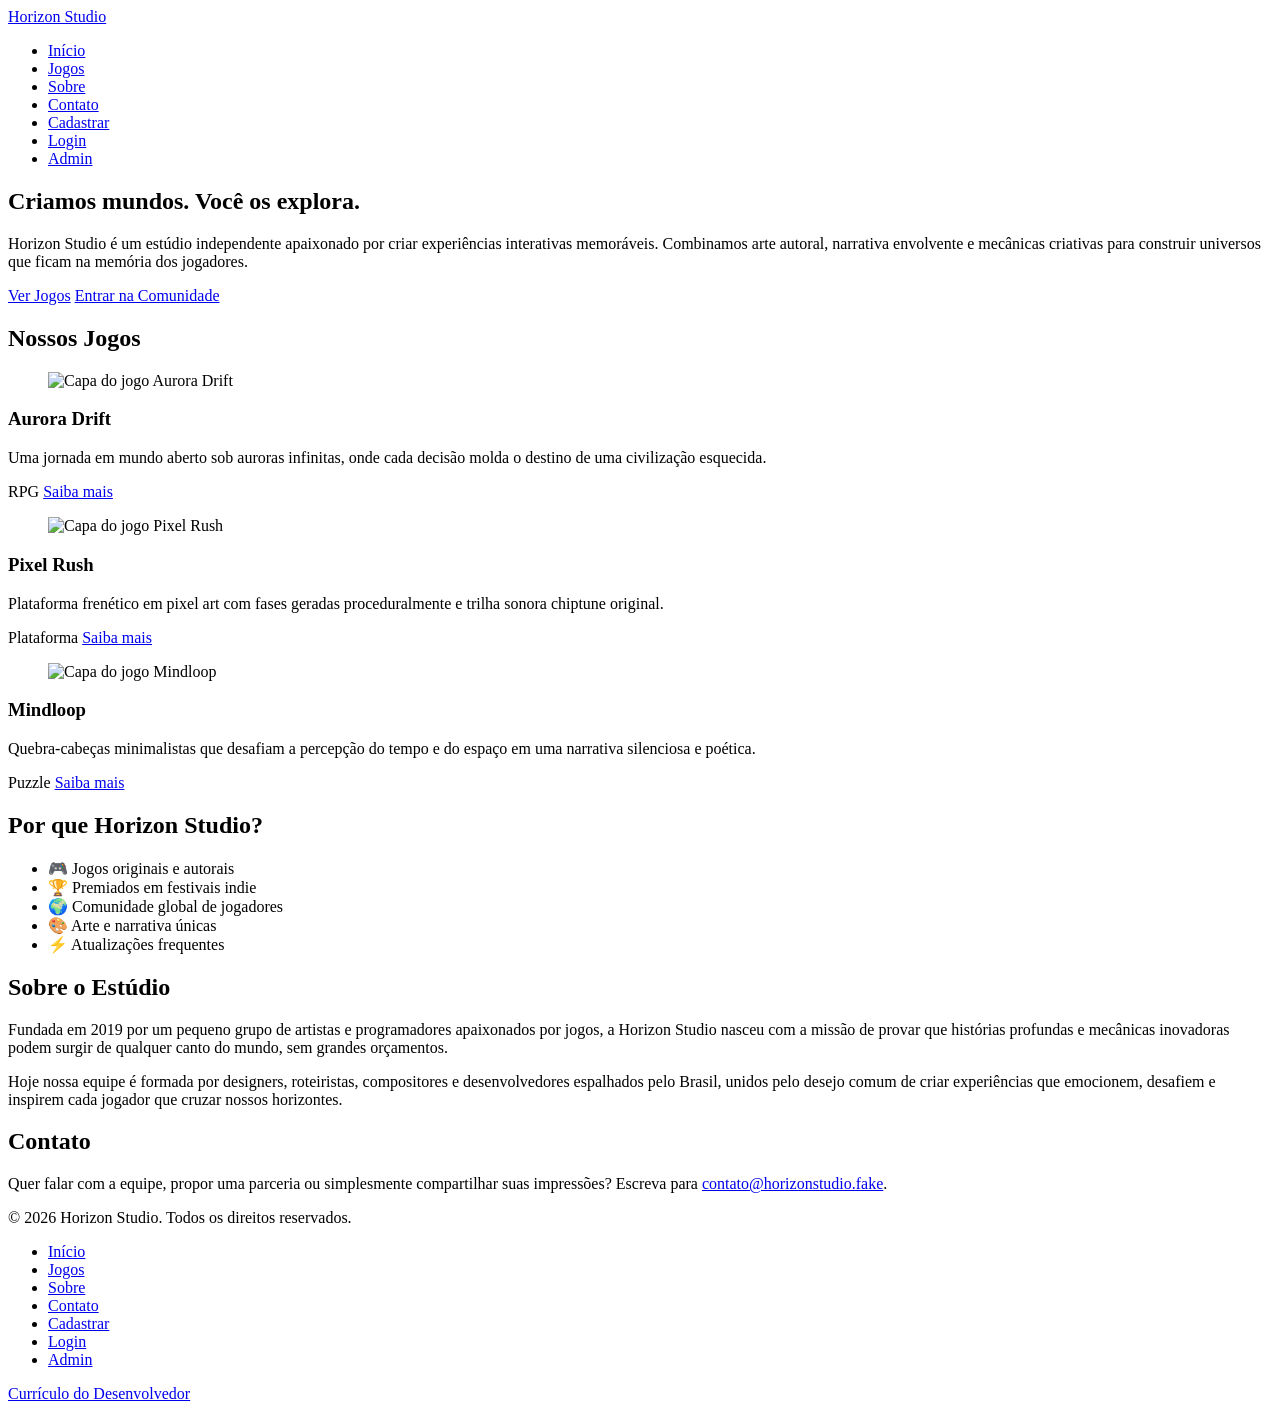
==== Dev-Web-Suf/index.html @ 78306d1a "init exam suf web" ====
<!DOCTYPE html>
<html lang="pt-BR">
<head>
  <meta charset="UTF-8">
  <meta name="viewport" content="width=device-width, initial-scale=1.0">
  <meta name="description" content="Horizon Studio — estúdio indie de desenvolvimento de jogos. Criamos mundos, você os explora.">
  <title>Horizon Studio — Estúdio Indie de Jogos</title>
  <link rel="stylesheet" href="style.css">
</head>
<body>
  <header class="cabecalho">
    <a href="index.html" class="logo">Horizon Studio</a>
    <nav class="menu-principal" aria-label="Navegação principal">
      <ul>
        <li><a href="index.html" class="active">Início</a></li>
        <li><a href="#jogos">Jogos</a></li>
        <li><a href="#sobre">Sobre</a></li>
        <li><a href="#contato">Contato</a></li>
        <li><a href="cadastro.html">Cadastrar</a></li>
        <li><a href="login.html">Login</a></li>
        <li><a href="admin.html">Admin</a></li>
      </ul>
    </nav>
  </header>

  <main>
    <section id="hero" class="secao-hero">
      <h1>Criamos mundos. Você os explora.</h1>
      <p>
        Horizon Studio é um estúdio independente apaixonado por criar
        experiências interativas memoráveis. Combinamos arte autoral,
        narrativa envolvente e mecânicas criativas para construir
        universos que ficam na memória dos jogadores.
      </p>
      <div class="acoes-hero">
        <a href="#jogos" class="botao botao-primario">Ver Jogos</a>
        <a href="cadastro.html" class="botao botao-secundario">Entrar na Comunidade</a>
      </div>
    </section>

    <section id="jogos" class="secao-jogos">
      <h2>Nossos Jogos</h2>
      <div class="lista-jogos">
        <article class="card-jogo">
          <figure>
            <img src="https://via.placeholder.com/320x180" alt="Capa do jogo Aurora Drift">
          </figure>
          <h3>Aurora Drift</h3>
          <p>
            Uma jornada em mundo aberto sob auroras infinitas, onde cada
            decisão molda o destino de uma civilização esquecida.
          </p>
          <span class="genero-jogo">RPG</span>
          <a href="#" class="link-saiba-mais">Saiba mais</a>
        </article>

        <article class="card-jogo">
          <figure>
            <img src="https://via.placeholder.com/320x180" alt="Capa do jogo Pixel Rush">
          </figure>
          <h3>Pixel Rush</h3>
          <p>
            Plataforma frenético em pixel art com fases geradas
            proceduralmente e trilha sonora chiptune original.
          </p>
          <span class="genero-jogo">Plataforma</span>
          <a href="#" class="link-saiba-mais">Saiba mais</a>
        </article>

        <article class="card-jogo">
          <figure>
            <img src="https://via.placeholder.com/320x180" alt="Capa do jogo Mindloop">
          </figure>
          <h3>Mindloop</h3>
          <p>
            Quebra-cabeças minimalistas que desafiam a percepção do
            tempo e do espaço em uma narrativa silenciosa e poética.
          </p>
          <span class="genero-jogo">Puzzle</span>
          <a href="#" class="link-saiba-mais">Saiba mais</a>
        </article>
      </div>
    </section>

    <section id="destaques" class="secao-destaques">
      <h2>Por que Horizon Studio?</h2>
      <ul class="lista-destaques">
        <li>🎮 Jogos originais e autorais</li>
        <li>🏆 Premiados em festivais indie</li>
        <li>🌍 Comunidade global de jogadores</li>
        <li>🎨 Arte e narrativa únicas</li>
        <li>⚡ Atualizações frequentes</li>
      </ul>
    </section>

    <section id="sobre" class="secao-sobre">
      <h2>Sobre o Estúdio</h2>
      <p>
        Fundada em 2019 por um pequeno grupo de artistas e programadores
        apaixonados por jogos, a Horizon Studio nasceu com a missão de
        provar que histórias profundas e mecânicas inovadoras podem
        surgir de qualquer canto do mundo, sem grandes orçamentos.
      </p>
      <p>
        Hoje nossa equipe é formada por designers, roteiristas,
        compositores e desenvolvedores espalhados pelo Brasil, unidos
        pelo desejo comum de criar experiências que emocionem, desafiem
        e inspirem cada jogador que cruzar nossos horizontes.
      </p>
    </section>

    <section id="contato" class="secao-contato">
      <h2>Contato</h2>
      <p>
        Quer falar com a equipe, propor uma parceria ou simplesmente
        compartilhar suas impressões? Escreva para
        <a href="mailto:contato@horizonstudio.fake">contato@horizonstudio.fake</a>.
      </p>
    </section>
  </main>

  <footer class="rodape">
    <p>&copy; 2026 Horizon Studio. Todos os direitos reservados.</p>
    <nav class="menu-rodape" aria-label="Navegação do rodapé">
      <ul>
        <li><a href="index.html">Início</a></li>
        <li><a href="#jogos">Jogos</a></li>
        <li><a href="#sobre">Sobre</a></li>
        <li><a href="#contato">Contato</a></li>
        <li><a href="cadastro.html">Cadastrar</a></li>
        <li><a href="login.html">Login</a></li>
        <li><a href="admin.html">Admin</a></li>
      </ul>
    </nav>
    <a href="#" id="link-curriculo">Currículo do Desenvolvedor</a>
  </footer>
</body>
</html>
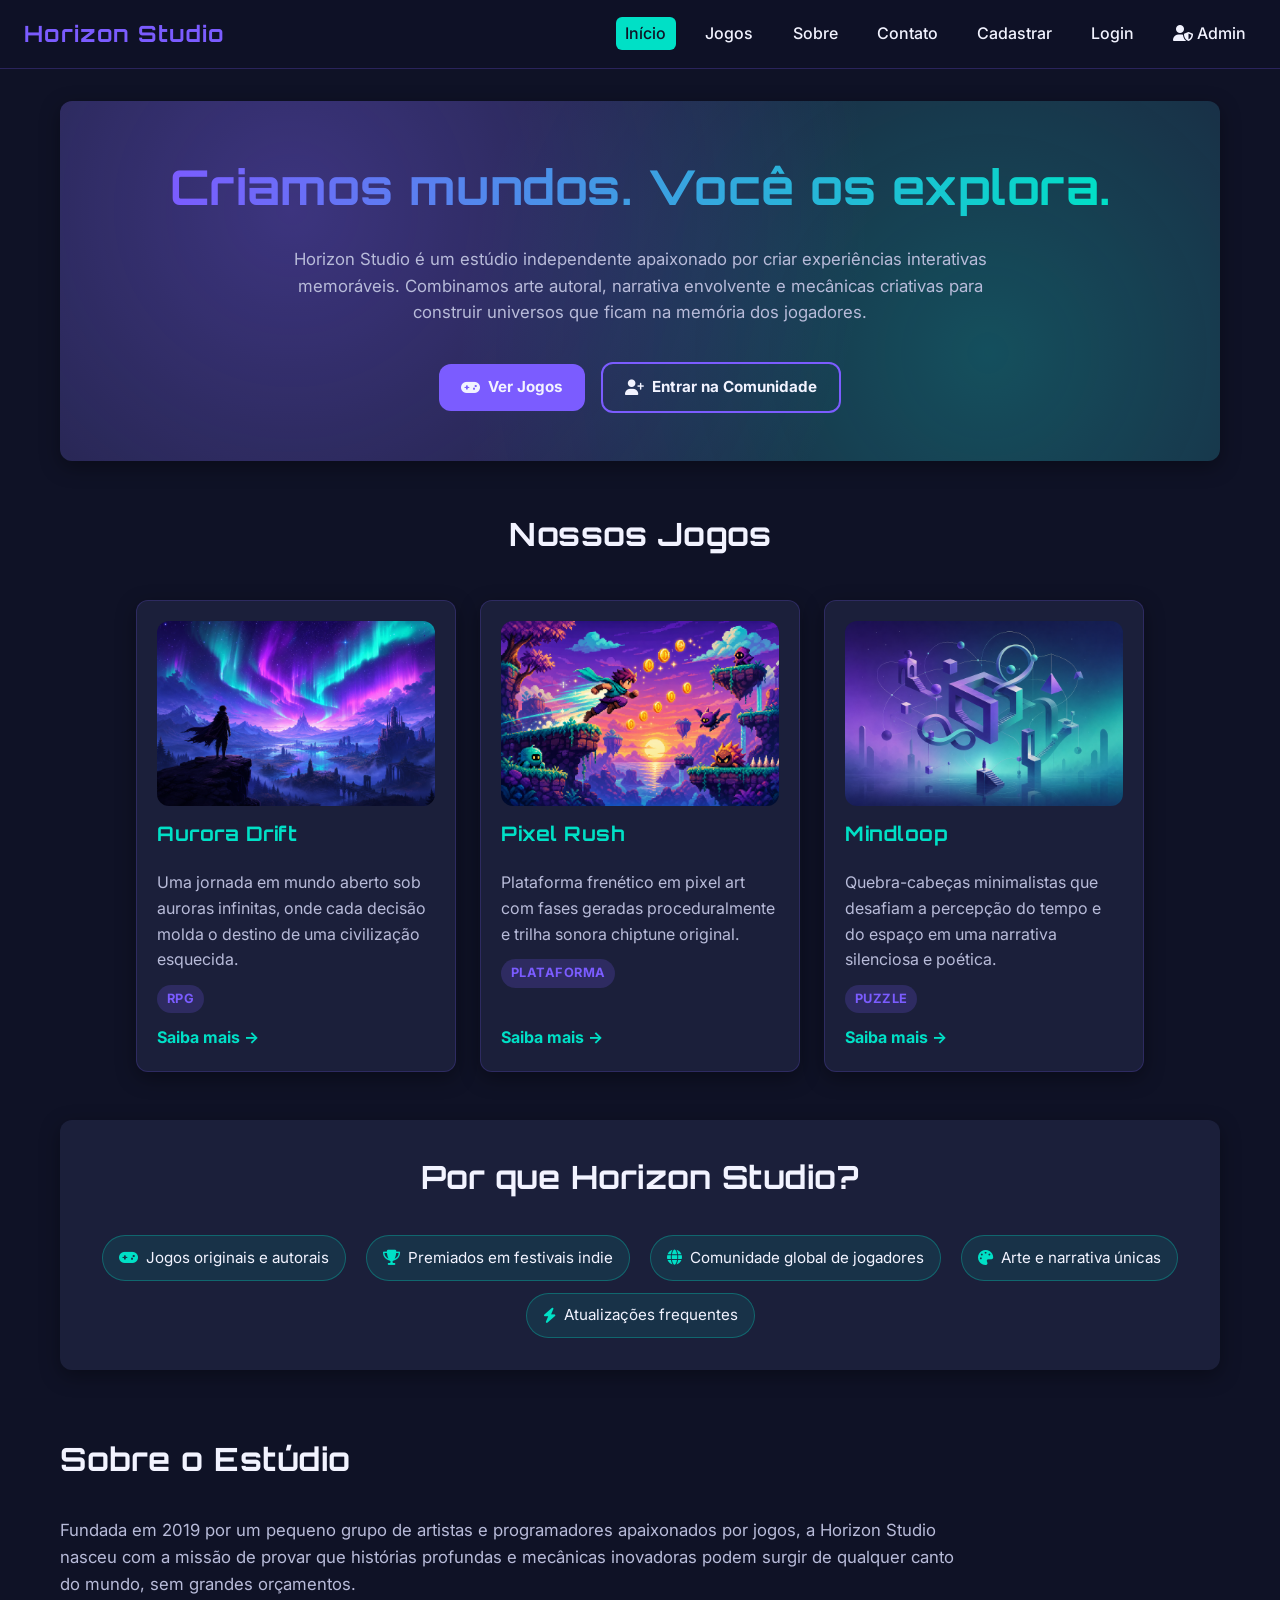
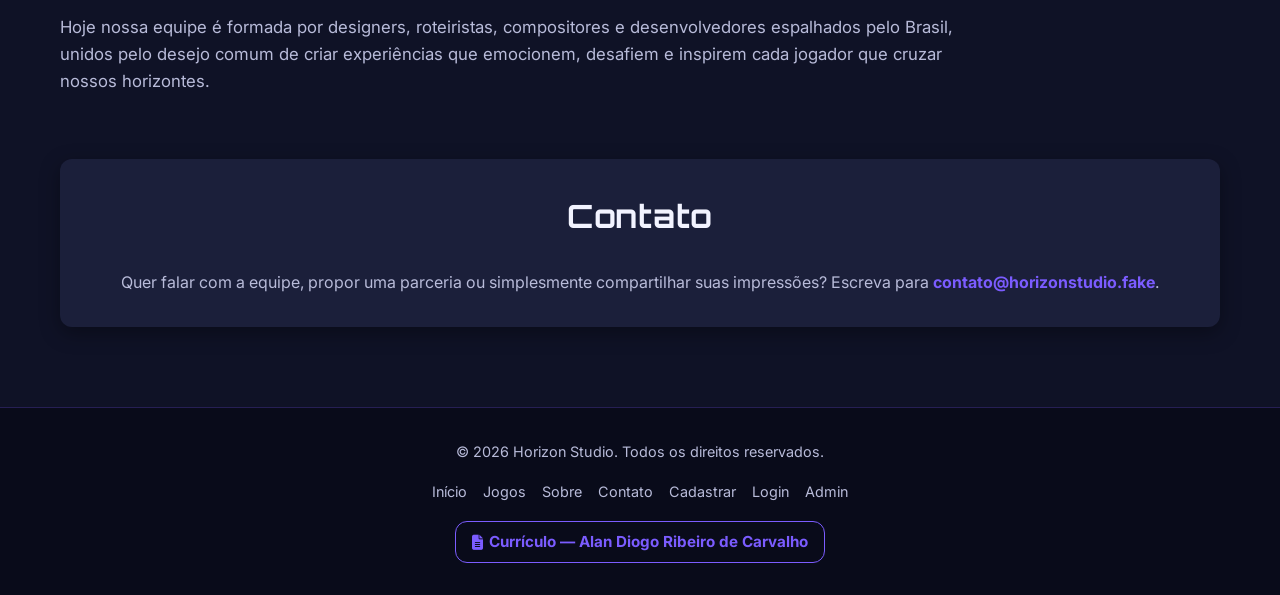
==== commit 9c510851: "readme update" ====
--- a/Dev-Web-Suf/index.html
+++ b/Dev-Web-Suf/index.html
@@ -5,7 +5,11 @@
   <meta name="viewport" content="width=device-width, initial-scale=1.0">
   <meta name="description" content="Horizon Studio — estúdio indie de desenvolvimento de jogos. Criamos mundos, você os explora.">
   <title>Horizon Studio — Estúdio Indie de Jogos</title>
-  <link rel="stylesheet" href="style.css">
+
+  <link rel="stylesheet" href="comum/comum.css">
+  <link rel="stylesheet" href="index/index.css">
+  <link rel="stylesheet"
+        href="https://cdnjs.cloudflare.com/ajax/libs/font-awesome/6.5.2/css/all.min.css">
 </head>
 <body>
   <header class="cabecalho">
@@ -18,7 +22,7 @@
         <li><a href="#contato">Contato</a></li>
         <li><a href="cadastro.html">Cadastrar</a></li>
         <li><a href="login.html">Login</a></li>
-        <li><a href="admin.html">Admin</a></li>
+        <li><a href="admin.html"><i class="fa-solid fa-user-shield"></i> Admin</a></li>
       </ul>
     </nav>
   </header>
@@ -33,8 +37,12 @@
         universos que ficam na memória dos jogadores.
       </p>
       <div class="acoes-hero">
-        <a href="#jogos" class="botao botao-primario">Ver Jogos</a>
-        <a href="cadastro.html" class="botao botao-secundario">Entrar na Comunidade</a>
+        <a href="#jogos" class="botao botao-primario">
+          <i class="fa-solid fa-gamepad"></i> Ver Jogos
+        </a>
+        <a href="cadastro.html" class="botao botao-secundario">
+          <i class="fa-solid fa-user-plus"></i> Entrar na Comunidade
+        </a>
       </div>
     </section>
 
@@ -43,7 +51,7 @@
       <div class="lista-jogos">
         <article class="card-jogo">
           <figure>
-            <img src="https://via.placeholder.com/320x180" alt="Capa do jogo Aurora Drift">
+            <img src="img/aurora.png" alt="Capa do jogo Aurora Drift">
           </figure>
           <h3>Aurora Drift</h3>
           <p>
@@ -56,7 +64,7 @@
 
         <article class="card-jogo">
           <figure>
-            <img src="https://via.placeholder.com/320x180" alt="Capa do jogo Pixel Rush">
+            <img src="img/pixel.png" alt="Capa do jogo Pixel Rush">
           </figure>
           <h3>Pixel Rush</h3>
           <p>
@@ -69,7 +77,7 @@
 
         <article class="card-jogo">
           <figure>
-            <img src="https://via.placeholder.com/320x180" alt="Capa do jogo Mindloop">
+            <img src="img/mindloop.png" alt="Capa do jogo Mindloop">
           </figure>
           <h3>Mindloop</h3>
           <p>
@@ -85,11 +93,11 @@
     <section id="destaques" class="secao-destaques">
       <h2>Por que Horizon Studio?</h2>
       <ul class="lista-destaques">
-        <li>🎮 Jogos originais e autorais</li>
-        <li>🏆 Premiados em festivais indie</li>
-        <li>🌍 Comunidade global de jogadores</li>
-        <li>🎨 Arte e narrativa únicas</li>
-        <li>⚡ Atualizações frequentes</li>
+        <li><i class="fa-solid fa-gamepad"></i> Jogos originais e autorais</li>
+        <li><i class="fa-solid fa-trophy"></i> Premiados em festivais indie</li>
+        <li><i class="fa-solid fa-globe"></i> Comunidade global de jogadores</li>
+        <li><i class="fa-solid fa-palette"></i> Arte e narrativa únicas</li>
+        <li><i class="fa-solid fa-bolt"></i> Atualizações frequentes</li>
       </ul>
     </section>
 
@@ -132,7 +140,14 @@
         <li><a href="admin.html">Admin</a></li>
       </ul>
     </nav>
-    <a href="#" id="link-curriculo">Currículo do Desenvolvedor</a>
+    <a href="Curriculo_AlanDiogoR_PT.pdf"
+       id="link-curriculo"
+       target="_blank"
+       rel="noopener"
+       title="Abrir currículo em PDF (nova aba)">
+      <i class="fa-solid fa-file-lines"></i>
+      Currículo — Alan Diogo Ribeiro de Carvalho
+    </a>
   </footer>
 </body>
 </html>
--- a/Dev-Web-Suf/comum/comum.css
+++ b/Dev-Web-Suf/comum/comum.css
@@ -0,0 +1,283 @@
+/* =========================================================
+   COMUM.CSS — Estilos compartilhados por todas as páginas
+   Horizon Studio
+   ========================================================= */
+
+/* ---------- Fontes do Google (2 famílias) ---------- */
+@import url('https://fonts.googleapis.com/css2?family=Orbitron:wght@500;700&family=Inter:wght@400;500;700&display=swap');
+
+/* ---------- Variáveis (3 cores principais + apoio) ---------- */
+:root {
+  --cor-fundo:        #0f1226;   /* azul-escuro espacial */
+  --cor-superficie:   #1b1f3a;   /* azul-noite p/ cards */
+  --cor-primaria:     #7b5cff;   /* roxo neon            */
+  --cor-secundaria:   #00e0c6;   /* turquesa             */
+  --cor-texto:        #f2f3ff;   /* quase branco         */
+  --cor-texto-suave:  #b8bbd9;   /* cinza-azulado        */
+  --cor-perigo:       #ff5577;   /* vermelho/rosa        */
+
+  --fonte-titulo: 'Orbitron', 'Segoe UI', sans-serif;
+  --fonte-texto:  'Inter', 'Segoe UI', sans-serif;
+
+  --raio:       12px;
+  --sombra:     0 6px 20px rgba(0, 0, 0, 0.35);
+  --transicao:  0.25s ease-in-out;
+}
+
+/* ---------- Reset básico ---------- */
+* {
+  box-sizing: border-box;
+  margin: 0;
+  padding: 0;
+}
+
+html, body {
+  min-height: 100vh;
+}
+
+body {
+  font-family: var(--fonte-texto);
+  color: var(--cor-texto);
+  background: var(--cor-fundo);
+  line-height: 1.6;
+
+  display: flex;
+  flex-direction: column;
+}
+
+/* O <main> ocupa o espaço entre header e footer */
+main {
+  flex: 1;
+  width: 100%;
+  max-width: 1200px;
+  margin: 0 auto;
+  padding: 2rem 1.25rem;
+
+  display: flex;
+  flex-direction: column;
+  gap: 3rem;
+}
+
+/* ---------- Tipografia ---------- */
+h1, h2, h3 {
+  font-family: var(--fonte-titulo);
+  letter-spacing: 0.5px;
+  color: var(--cor-texto);
+}
+
+h1 { font-size: clamp(2rem, 4vw, 3rem); }
+h2 { font-size: clamp(1.5rem, 3vw, 2rem); margin-bottom: 1rem; }
+h3 { font-size: 1.25rem; margin-bottom: 0.5rem; }
+
+p {
+  color: var(--cor-texto-suave);
+}
+
+a {
+  color: var(--cor-secundaria);
+  text-decoration: none;
+  transition: color var(--transicao);
+}
+
+a:hover {
+  color: var(--cor-primaria);
+}
+
+/* ---------- Cabeçalho ---------- */
+.cabecalho {
+  background: rgba(15, 18, 38, 0.95);
+  border-bottom: 1px solid rgba(123, 92, 255, 0.25);
+  padding: 1rem 1.5rem;
+  position: sticky;
+  top: 0;
+  z-index: 10;
+  backdrop-filter: blur(8px);
+
+  display: flex;
+  flex-wrap: wrap;
+  justify-content: space-between;
+  align-items: center;
+  gap: 1rem;
+}
+
+.logo {
+  font-family: var(--fonte-titulo);
+  font-weight: 700;
+  font-size: 1.4rem;
+  color: var(--cor-primaria);
+  letter-spacing: 1px;
+}
+
+.logo:hover {
+  color: var(--cor-secundaria);
+}
+
+/* ---------- Menu de navegação ---------- */
+.menu-principal ul {
+  list-style: none;
+
+  display: flex;
+  flex-wrap: wrap;
+  justify-content: flex-end;
+  align-items: center;
+  gap: 0.5rem 1.25rem;
+}
+
+.menu-principal a {
+  color: var(--cor-texto);
+  font-weight: 500;
+  padding: 0.4rem 0.6rem;
+  border-radius: 6px;
+  transition: background var(--transicao), color var(--transicao);
+}
+
+.menu-principal a:hover {
+  background: rgba(123, 92, 255, 0.15);
+  color: var(--cor-secundaria);
+}
+
+.menu-principal a.active {
+  color: var(--cor-fundo);
+  background: var(--cor-secundaria);
+}
+
+/* ---------- Botões ---------- */
+.botao {
+  display: inline-flex;
+  align-items: center;
+  justify-content: center;
+  gap: 0.5rem;
+
+  font-family: var(--fonte-texto);
+  font-weight: 700;
+  font-size: 0.95rem;
+  padding: 0.7rem 1.4rem;
+  border: none;
+  border-radius: var(--raio);
+  cursor: pointer;
+  text-decoration: none;
+  transition: transform var(--transicao), box-shadow var(--transicao),
+              background var(--transicao), color var(--transicao);
+}
+
+.botao:hover {
+  transform: translateY(-2px);
+  box-shadow: var(--sombra);
+}
+
+.botao-primario {
+  background: var(--cor-primaria);
+  color: var(--cor-texto);
+}
+
+.botao-primario:hover {
+  background: var(--cor-secundaria);
+  color: var(--cor-fundo);
+}
+
+.botao-secundario {
+  background: transparent;
+  color: var(--cor-texto);
+  border: 2px solid var(--cor-primaria);
+}
+
+.botao-secundario:hover {
+  background: var(--cor-primaria);
+  color: var(--cor-texto);
+}
+
+.botao-perigo {
+  background: var(--cor-perigo);
+  color: var(--cor-texto);
+}
+
+.botao-perigo:hover {
+  background: #ff2e57;
+  color: var(--cor-texto);
+}
+
+/* ---------- Rodapé ---------- */
+.rodape {
+  background: #090b1a;
+  border-top: 1px solid rgba(123, 92, 255, 0.25);
+  padding: 2rem 1.5rem;
+  margin-top: 3rem;
+
+  display: flex;
+  flex-direction: column;
+  align-items: center;
+  gap: 1rem;
+  text-align: center;
+}
+
+.rodape p {
+  color: var(--cor-texto-suave);
+  font-size: 0.9rem;
+}
+
+.menu-rodape ul {
+  list-style: none;
+
+  display: flex;
+  flex-wrap: wrap;
+  justify-content: center;
+  align-items: center;
+  gap: 0.5rem 1rem;
+}
+
+.menu-rodape a {
+  color: var(--cor-texto-suave);
+  font-size: 0.9rem;
+}
+
+.menu-rodape a:hover {
+  color: var(--cor-secundaria);
+}
+
+#link-curriculo {
+  display: inline-flex;
+  align-items: center;
+  gap: 0.4rem;
+  color: var(--cor-primaria);
+  font-weight: 700;
+  font-size: 0.95rem;
+  padding: 0.5rem 1rem;
+  border: 1px solid var(--cor-primaria);
+  border-radius: var(--raio);
+  transition: background var(--transicao), color var(--transicao);
+}
+
+#link-curriculo:hover {
+  background: var(--cor-primaria);
+  color: var(--cor-texto);
+}
+
+/* ---------- Utilitário de acessibilidade ---------- */
+.rotulo-visualmente-oculto {
+  position: absolute;
+  width: 1px;
+  height: 1px;
+  padding: 0;
+  margin: -1px;
+  overflow: hidden;
+  clip: rect(0, 0, 0, 0);
+  white-space: nowrap;
+  border: 0;
+}
+
+/* ---------- Responsividade base ---------- */
+@media (max-width: 720px) {
+  .cabecalho {
+    flex-direction: column;
+    align-items: center;
+  }
+
+  .menu-principal ul {
+    justify-content: center;
+  }
+
+  main {
+    padding: 1.5rem 1rem;
+    gap: 2rem;
+  }
+}
--- a/Dev-Web-Suf/index/index.css
+++ b/Dev-Web-Suf/index/index.css
@@ -0,0 +1,224 @@
+/* =========================================================
+   INDEX.CSS — Estilos exclusivos da página principal
+   ========================================================= */
+
+/* ---------- Seção Hero ---------- */
+.secao-hero {
+  background:
+    radial-gradient(circle at 20% 30%, rgba(123, 92, 255, 0.35), transparent 60%),
+    radial-gradient(circle at 80% 70%, rgba(0, 224, 198, 0.25), transparent 55%),
+    var(--cor-superficie);
+  border-radius: var(--raio);
+  padding: 3rem 2rem;
+  box-shadow: var(--sombra);
+
+  display: flex;
+  flex-direction: column;
+  justify-content: center;
+  align-items: center;
+  text-align: center;
+  gap: 1.25rem;
+}
+
+.secao-hero h1 {
+  background: linear-gradient(90deg, var(--cor-primaria), var(--cor-secundaria));
+  -webkit-background-clip: text;
+  background-clip: text;
+  -webkit-text-fill-color: transparent;
+  color: transparent;
+}
+
+.secao-hero p {
+  max-width: 700px;
+  font-size: 1.05rem;
+}
+
+.acoes-hero {
+  display: flex;
+  flex-wrap: wrap;
+  justify-content: center;
+  align-items: center;
+  gap: 1rem;
+  margin-top: 1rem;
+}
+
+/* ---------- Seção Jogos ---------- */
+.secao-jogos {
+  display: flex;
+  flex-direction: column;
+  align-items: stretch;
+  gap: 1.5rem;
+}
+
+.secao-jogos h2 {
+  text-align: center;
+}
+
+.lista-jogos {
+  display: flex;
+  flex-wrap: wrap;
+  justify-content: center;
+  align-items: stretch;
+  gap: 1.5rem;
+}
+
+.card-jogo {
+  background: var(--cor-superficie);
+  border-radius: var(--raio);
+  padding: 1.25rem;
+  width: 100%;
+  max-width: 320px;
+  box-shadow: var(--sombra);
+  border: 1px solid rgba(123, 92, 255, 0.2);
+
+  display: flex;
+  flex-direction: column;
+  align-items: flex-start;
+  gap: 0.75rem;
+
+  transition: transform var(--transicao), border-color var(--transicao);
+}
+
+.card-jogo:hover {
+  transform: translateY(-4px);
+  border-color: var(--cor-secundaria);
+}
+
+.card-jogo figure {
+  width: 100%;
+  overflow: hidden;
+  border-radius: var(--raio);
+}
+
+.card-jogo img {
+  width: 100%;
+  height: auto;
+  display: block;
+  transition: transform var(--transicao);
+}
+
+.card-jogo:hover img {
+  transform: scale(1.05);
+}
+
+.card-jogo h3 {
+  color: var(--cor-secundaria);
+}
+
+.genero-jogo {
+  display: inline-block;
+  background: rgba(123, 92, 255, 0.2);
+  color: var(--cor-primaria);
+  font-size: 0.8rem;
+  font-weight: 700;
+  padding: 0.25rem 0.6rem;
+  border-radius: 999px;
+  letter-spacing: 0.5px;
+  text-transform: uppercase;
+}
+
+.link-saiba-mais {
+  margin-top: auto;
+  font-weight: 700;
+  color: var(--cor-secundaria);
+}
+
+.link-saiba-mais::after {
+  content: ' →';
+  transition: margin-left var(--transicao);
+}
+
+.link-saiba-mais:hover::after {
+  margin-left: 0.3rem;
+}
+
+/* ---------- Seção Destaques ---------- */
+.secao-destaques {
+  background: var(--cor-superficie);
+  border-radius: var(--raio);
+  padding: 2rem;
+  box-shadow: var(--sombra);
+
+  display: flex;
+  flex-direction: column;
+  align-items: center;
+  gap: 1rem;
+}
+
+.secao-destaques h2 {
+  text-align: center;
+}
+
+.lista-destaques {
+  list-style: none;
+
+  display: flex;
+  flex-wrap: wrap;
+  justify-content: center;
+  align-items: center;
+  gap: 0.75rem 1.25rem;
+}
+
+.lista-destaques li {
+  background: rgba(0, 224, 198, 0.1);
+  border: 1px solid rgba(0, 224, 198, 0.3);
+  color: var(--cor-texto);
+  padding: 0.6rem 1rem;
+  border-radius: 999px;
+  font-size: 0.95rem;
+
+  display: inline-flex;
+  align-items: center;
+  gap: 0.5rem;
+}
+
+.lista-destaques li i {
+  color: var(--cor-secundaria);
+}
+
+/* ---------- Seção Sobre ---------- */
+.secao-sobre {
+  display: flex;
+  flex-direction: column;
+  gap: 1rem;
+  padding: 1rem 0;
+}
+
+.secao-sobre p {
+  font-size: 1.05rem;
+  max-width: 900px;
+}
+
+/* ---------- Seção Contato ---------- */
+.secao-contato {
+  background: var(--cor-superficie);
+  border-radius: var(--raio);
+  padding: 2rem;
+  box-shadow: var(--sombra);
+  text-align: center;
+
+  display: flex;
+  flex-direction: column;
+  align-items: center;
+  gap: 0.75rem;
+}
+
+.secao-contato a {
+  font-weight: 700;
+  color: var(--cor-primaria);
+}
+
+.secao-contato a:hover {
+  color: var(--cor-secundaria);
+}
+
+/* ---------- Responsividade ---------- */
+@media (max-width: 720px) {
+  .secao-hero {
+    padding: 2rem 1rem;
+  }
+
+  .card-jogo {
+    max-width: 100%;
+  }
+}
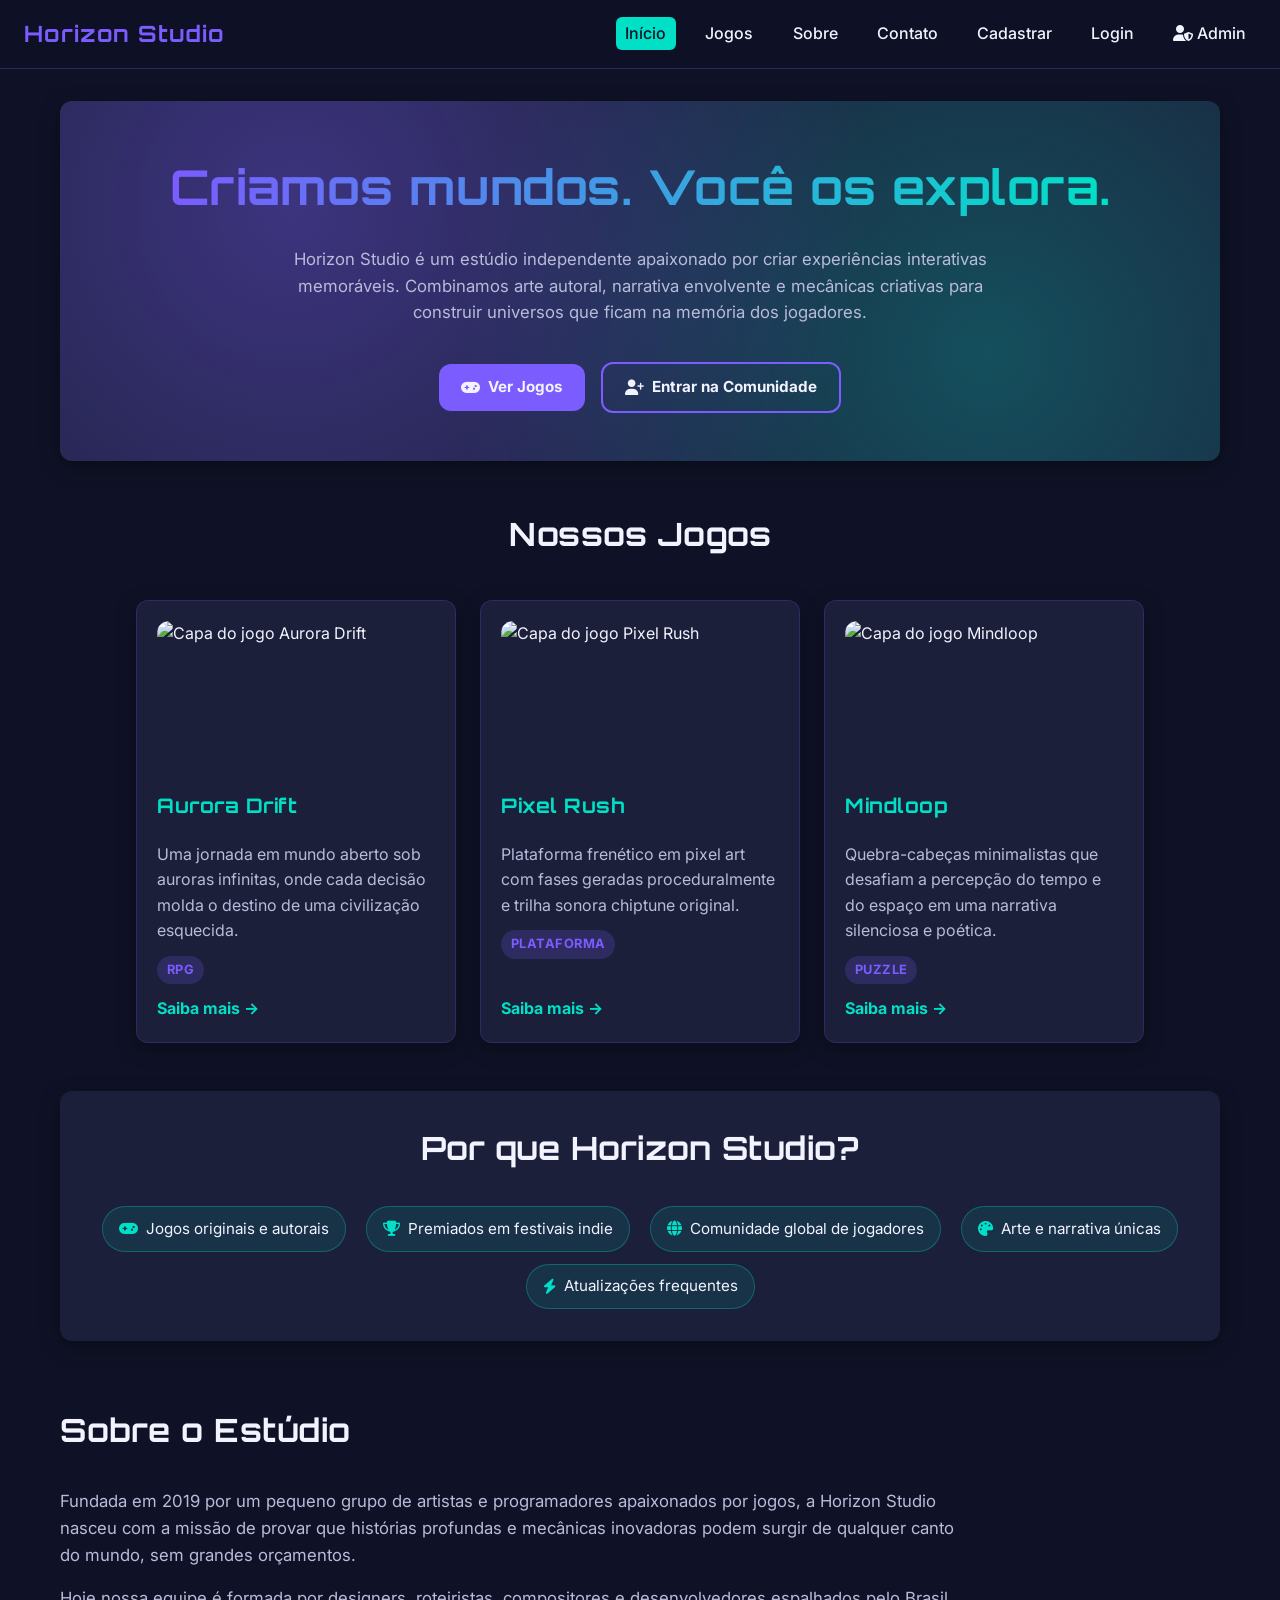
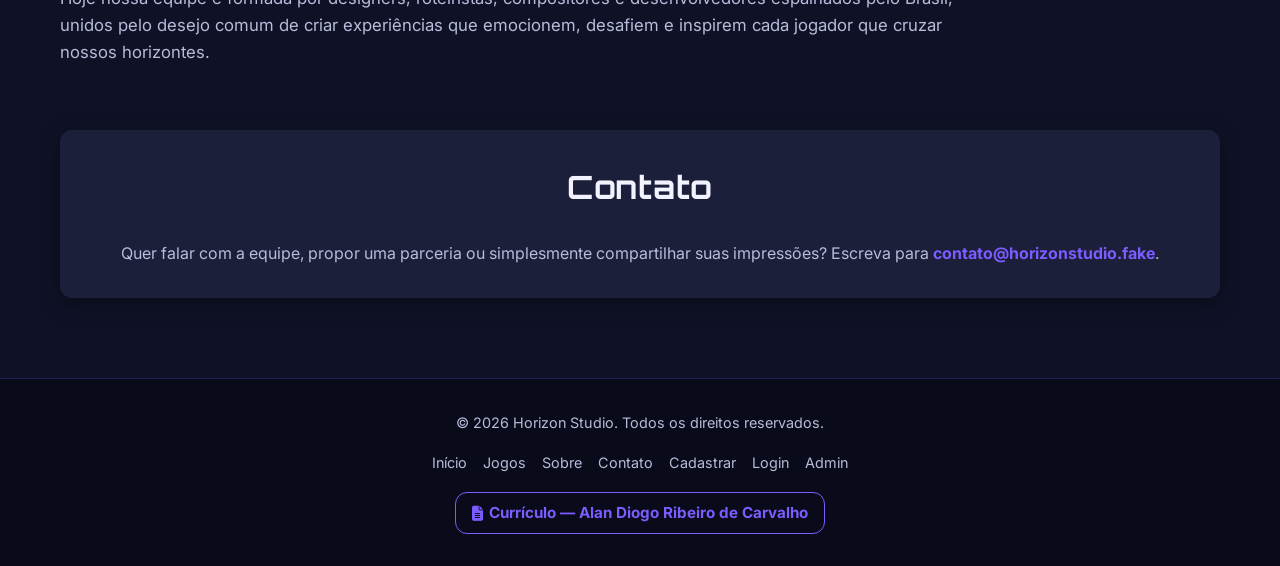
==== commit 5c8ee675: "add: P2 C, Dev-Web seguranca e assets, gabarito SO - questao01.c: sistema proprietarios/veiculos/via" ====
--- a/Dev-Web-Suf/index.html
+++ b/Dev-Web-Suf/index.html
@@ -6,10 +6,16 @@
   <meta name="description" content="Horizon Studio — estúdio indie de desenvolvimento de jogos. Criamos mundos, você os explora.">
   <title>Horizon Studio — Estúdio Indie de Jogos</title>
 
+  <link rel="preconnect" href="https://fonts.googleapis.com">
+  <link rel="preconnect" href="https://fonts.gstatic.com" crossorigin>
+  <link href="https://fonts.googleapis.com/css2?family=Orbitron:wght@500;700&family=Inter:wght@400;500;700&display=swap" rel="stylesheet">
   <link rel="stylesheet" href="comum/comum.css">
   <link rel="stylesheet" href="index/index.css">
   <link rel="stylesheet"
-        href="https://cdnjs.cloudflare.com/ajax/libs/font-awesome/6.5.2/css/all.min.css">
+        href="https://cdnjs.cloudflare.com/ajax/libs/font-awesome/6.5.2/css/all.min.css"
+        integrity="sha512-SnH5WK+bZxgPHs44uWIX+LLJAJ9/2PkPKZ5QiAj6Ta86w+fsb2TkcmfRyVX3pBnMFcV7oQPJkl9QevSCWr3W6A=="
+        crossorigin="anonymous"
+        referrerpolicy="no-referrer">
 </head>
 <body>
   <header class="cabecalho">
@@ -28,6 +34,7 @@
   </header>
 
   <main>
+    <p id="mensagemFlash" class="mensagem-flash escondida" role="status" aria-live="polite"></p>
     <section id="hero" class="secao-hero">
       <h1>Criamos mundos. Você os explora.</h1>
       <p>
@@ -51,7 +58,7 @@
       <div class="lista-jogos">
         <article class="card-jogo">
           <figure>
-            <img src="img/aurora.png" alt="Capa do jogo Aurora Drift">
+            <img src="img/aurora.svg" alt="Capa do jogo Aurora Drift" width="640" height="360" loading="lazy">
           </figure>
           <h3>Aurora Drift</h3>
           <p>
@@ -64,7 +71,7 @@
 
         <article class="card-jogo">
           <figure>
-            <img src="img/pixel.png" alt="Capa do jogo Pixel Rush">
+            <img src="img/pixel.svg" alt="Capa do jogo Pixel Rush" width="640" height="360" loading="lazy">
           </figure>
           <h3>Pixel Rush</h3>
           <p>
@@ -77,7 +84,7 @@
 
         <article class="card-jogo">
           <figure>
-            <img src="img/mindloop.png" alt="Capa do jogo Mindloop">
+            <img src="img/mindloop.svg" alt="Capa do jogo Mindloop" width="640" height="360" loading="lazy">
           </figure>
           <h3>Mindloop</h3>
           <p>
@@ -143,11 +150,13 @@
     <a href="Curriculo_AlanDiogoR_PT.pdf"
        id="link-curriculo"
        target="_blank"
-       rel="noopener"
+       rel="noopener noreferrer"
        title="Abrir currículo em PDF (nova aba)">
       <i class="fa-solid fa-file-lines"></i>
       Currículo — Alan Diogo Ribeiro de Carvalho
     </a>
   </footer>
+
+  <script src="comum/formularios.js" defer></script>
 </body>
 </html>
--- a/Dev-Web-Suf/comum/comum.css
+++ b/Dev-Web-Suf/comum/comum.css
@@ -3,8 +3,7 @@
    Horizon Studio
    ========================================================= */
 
-/* ---------- Fontes do Google (2 famílias) ---------- */
-@import url('https://fonts.googleapis.com/css2?family=Orbitron:wght@500;700&family=Inter:wght@400;500;700&display=swap');
+/* Fontes carregadas via <link> nas páginas HTML (Google Fonts + preconnect). */
 
 /* ---------- Variáveis (3 cores principais + apoio) ---------- */
 :root {
@@ -252,6 +251,34 @@
   color: var(--cor-texto);
 }
 
+.link-curriculo-html {
+  display: inline-block;
+  margin-top: 0.5rem;
+  font-size: 0.9rem;
+  color: var(--cor-texto-suave);
+}
+
+.link-curriculo-html:hover {
+  color: var(--cor-secundaria);
+}
+
+/* ---------- Utilitários ---------- */
+.escondida,
+.escondido {
+  display: none !important;
+}
+
+.mensagem-flash {
+  max-width: 520px;
+  margin: 0 auto 1rem;
+  padding: 0.85rem 1rem;
+  border-radius: var(--raio);
+  background: rgba(0, 224, 198, 0.15);
+  border: 1px solid var(--cor-secundaria);
+  color: var(--cor-texto);
+  text-align: center;
+}
+
 /* ---------- Utilitário de acessibilidade ---------- */
 .rotulo-visualmente-oculto {
   position: absolute;
@@ -260,7 +287,7 @@
   padding: 0;
   margin: -1px;
   overflow: hidden;
-  clip: rect(0, 0, 0, 0);
+  clip-path: inset(50%);
   white-space: nowrap;
   border: 0;
 }
--- a/Dev-Web-Suf/index/index.css
+++ b/Dev-Web-Suf/index/index.css
@@ -22,9 +22,8 @@
 
 .secao-hero h1 {
   background: linear-gradient(90deg, var(--cor-primaria), var(--cor-secundaria));
+  background-clip: text;
   -webkit-background-clip: text;
-  background-clip: text;
-  -webkit-text-fill-color: transparent;
   color: transparent;
 }
 
